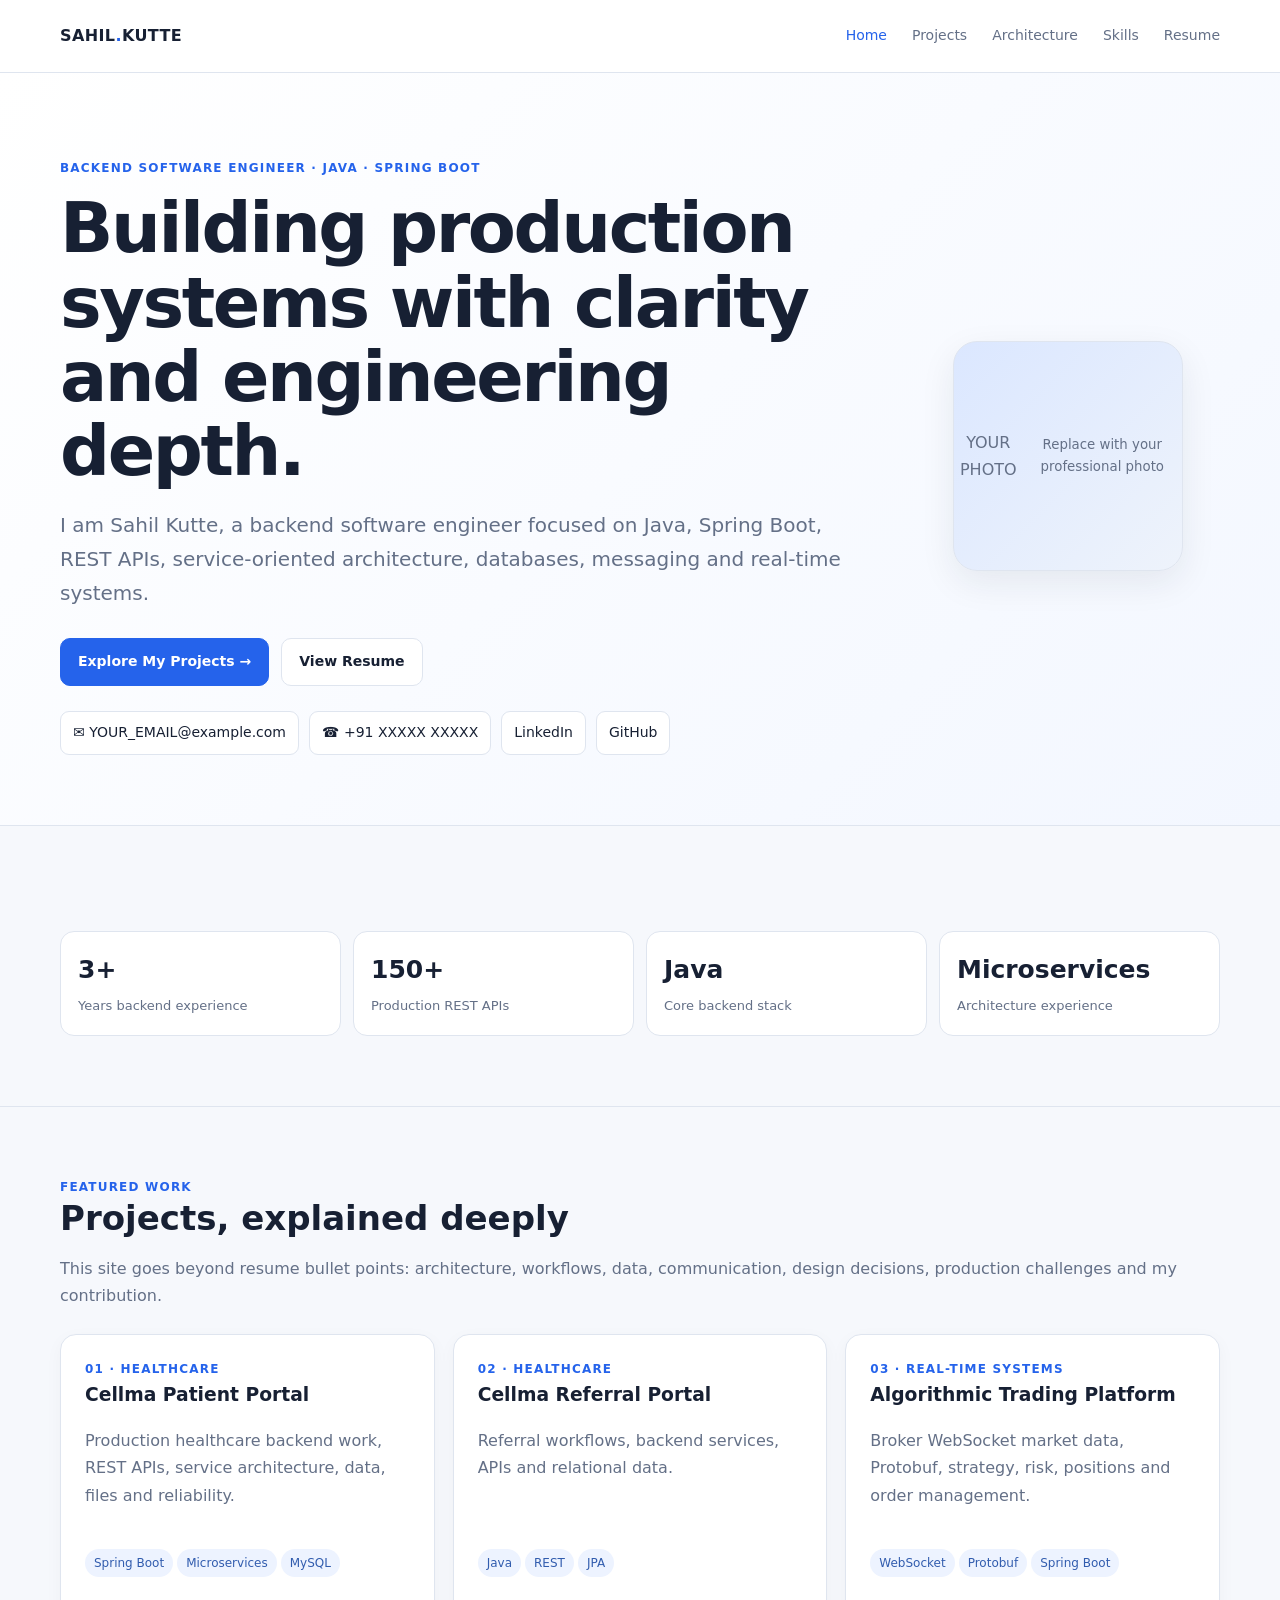
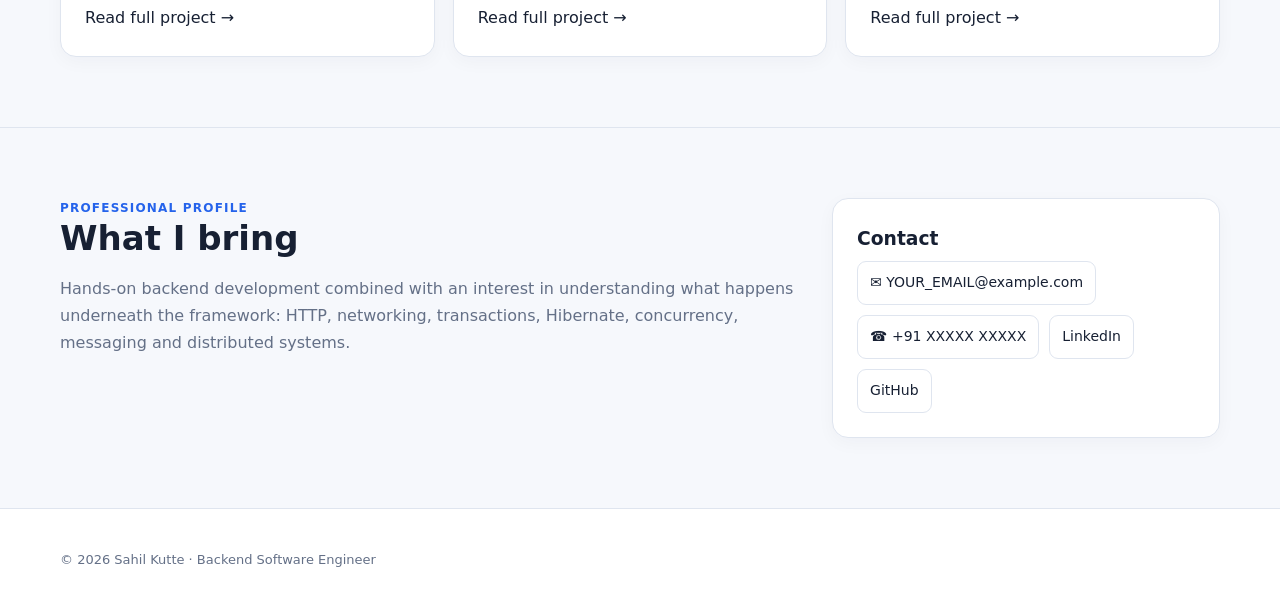
==== index.html @ 876b4a22 "Add files via upload" ====
<!doctype html><html lang="en"><head><meta charset="utf-8"><meta name="viewport" content="width=device-width,initial-scale=1"><title>Backend Software Engineer | Sahil Kutte</title><link rel="stylesheet" href="assets/style.css"></head><body><header class="nav"><div class="container navin"><a class="logo" href="index.html">SAHIL<span>.</span>KUTTE</a><button class="menu-toggle" aria-label="Open navigation" aria-expanded="false" type="button">☰</button><nav class="links" id="site-menu"><a class="active" href="index.html">Home</a><a class="" href="projects.html">Projects</a><a class="" href="architecture.html">Architecture</a><a class="" href="skills.html">Skills</a><a class="" href="resume.html">Resume</a></nav></div></header><main><section class="hero"><div class="container hero-grid"><div>
<div class="eyebrow">Backend Software Engineer · Java · Spring Boot</div><h1>Building production systems with clarity and engineering depth.</h1>
<p class="lead">I am Sahil Kutte, a backend software engineer focused on Java, Spring Boot, REST APIs, service-oriented architecture, databases, messaging and real-time systems.</p>
<div class="buttons"><a class="btn primary" href="projects.html">Explore My Projects →</a><a class="btn" href="resume.html">View Resume</a></div><div style="margin-top:25px"><div class="contact"><a href="mailto:YOUR_EMAIL@example.com">✉ YOUR_EMAIL@example.com</a><a href="tel:+91XXXXXXXXXX">☎ +91 XXXXX XXXXX</a><a href="https://www.linkedin.com/in/YOUR-LINKEDIN/" target="_blank">LinkedIn</a><a href="https://github.com/YOUR-GITHUB" target="_blank">GitHub</a></div></div></div>
<div><div class="photo-placeholder">YOUR PHOTO<br><small>Replace with your professional photo</small></div></div></div></section>
<section class="section"><div class="container"><div class="stats"><div class="stat"><strong>3+</strong><span>Years backend experience</span></div><div class="stat"><strong>150+</strong><span>Production REST APIs</span></div><div class="stat"><strong>Java</strong><span>Core backend stack</span></div><div class="stat"><strong>Microservices</strong><span>Architecture experience</span></div></div></div></section>
<section class="section"><div class="container"><div class="kicker">Featured work</div><h2>Projects, explained deeply</h2><p class="muted">This site goes beyond resume bullet points: architecture, workflows, data, communication, design decisions, production challenges and my contribution.</p>
<div class="grid grid3" style="margin-top:25px">
<a class="card project-card" href="projects/cellma-patient.html"><div><div class="kicker">01 · Healthcare</div><h3>Cellma Patient Portal</h3><p class="muted">Production healthcare backend work, REST APIs, service architecture, data, files and reliability.</p></div><div class="bottom"><span class="tag">Spring Boot</span><span class="tag">Microservices</span><span class="tag">MySQL</span><br><br>Read full project →</div></a>
<a class="card project-card" href="projects/cellma-referral.html"><div><div class="kicker">02 · Healthcare</div><h3>Cellma Referral Portal</h3><p class="muted">Referral workflows, backend services, APIs and relational data.</p></div><div class="bottom"><span class="tag">Java</span><span class="tag">REST</span><span class="tag">JPA</span><br><br>Read full project →</div></a>
<a class="card project-card" href="projects/trading.html"><div><div class="kicker">03 · Real-time systems</div><h3>Algorithmic Trading Platform</h3><p class="muted">Broker WebSocket market data, Protobuf, strategy, risk, positions and order management.</p></div><div class="bottom"><span class="tag">WebSocket</span><span class="tag">Protobuf</span><span class="tag">Spring Boot</span><br><br>Read full project →</div></a>
</div></div></section>
<section class="section"><div class="container two-col"><div><div class="kicker">Professional profile</div><h2>What I bring</h2><p class="muted">Hands-on backend development combined with an interest in understanding what happens underneath the framework: HTTP, networking, transactions, Hibernate, concurrency, messaging and distributed systems.</p></div><div class="card"><h3>Contact</h3><div class="contact"><a href="mailto:YOUR_EMAIL@example.com">✉ YOUR_EMAIL@example.com</a><a href="tel:+91XXXXXXXXXX">☎ +91 XXXXX XXXXX</a><a href="https://www.linkedin.com/in/YOUR-LINKEDIN/" target="_blank">LinkedIn</a><a href="https://github.com/YOUR-GITHUB" target="_blank">GitHub</a></div></div></div></section>
</main><footer class="footer"><div class="container">© 2026 Sahil Kutte · Backend Software Engineer</div></footer><script>(function(){const b=document.querySelector('.menu-toggle'),m=document.getElementById('site-menu');if(!b||!m)return;b.addEventListener('click',function(){const o=m.classList.toggle('open');b.setAttribute('aria-expanded',o);b.textContent=o?'✕':'☰'});m.querySelectorAll('a').forEach(function(a){a.addEventListener('click',function(){m.classList.remove('open');b.setAttribute('aria-expanded','false');b.textContent='☰'})});})();</script></body></html>
---- assets/style.css ----
:root{--bg:#f6f8fc;--surface:#fff;--surface2:#f1f5fb;--text:#172033;--muted:#647087;--line:#dfe5ef;--primary:#2563eb;--primary2:#1d4ed8;--green:#0f9d72;--shadow:0 12px 35px rgba(23,32,51,.08)}
*{box-sizing:border-box}
html{scroll-behavior:smooth;-webkit-text-size-adjust:100%}
body{margin:0;background:var(--bg);color:var(--text);font-family:Inter,ui-sans-serif,system-ui,-apple-system,"Segoe UI",Roboto,Arial,sans-serif;line-height:1.7;overflow-x:hidden}
a{color:inherit;text-decoration:none}
img{max-width:100%;height:auto}
.container{width:min(1160px,92%);margin:auto}
.nav{position:sticky;top:0;z-index:50;background:rgba(255,255,255,.94);backdrop-filter:blur(12px);border-bottom:1px solid var(--line)}
.navin{min-height:72px;display:flex;align-items:center;justify-content:space-between;gap:18px;position:relative}
.logo{font-weight:850;letter-spacing:.4px;white-space:nowrap}.logo span{color:var(--primary)}
.links{display:flex;align-items:center;gap:25px;color:var(--muted);font-size:14px}.links a{padding:8px 0}.links a:hover,.links .active{color:var(--primary)}
.menu-toggle{display:none;border:1px solid var(--line);background:#fff;color:var(--text);width:42px;height:42px;border-radius:10px;font-size:21px;cursor:pointer;line-height:1}
.hero{padding:85px 0 70px;background:linear-gradient(135deg,#fff,#f3f7ff)}
.hero-grid{display:grid;grid-template-columns:minmax(0,1.45fr) minmax(220px,.55fr);gap:55px;align-items:center}
.eyebrow,.kicker{color:var(--primary);font-weight:800;letter-spacing:1.2px;text-transform:uppercase;font-size:12px}
.hero h1{font-size:clamp(42px,6vw,70px);line-height:1.06;letter-spacing:-2.4px;margin:13px 0 20px}
.lead{font-size:20px;color:var(--muted);max-width:820px}
.buttons{display:flex;gap:12px;flex-wrap:wrap;margin-top:28px}.btn{display:inline-block;padding:11px 17px;border:1px solid var(--line);border-radius:10px;background:#fff;font-weight:750;font-size:14px}.btn.primary{background:var(--primary);border-color:var(--primary);color:white}.btn:hover{transform:translateY(-1px);box-shadow:var(--shadow)}
.avatar{width:230px;height:230px;border-radius:24px;object-fit:cover;background:#e9eef7;border:8px solid white;box-shadow:var(--shadow)}.photo-placeholder{width:230px;height:230px;border-radius:24px;background:linear-gradient(135deg,#dbe7ff,#eef3fb);display:flex;align-items:center;justify-content:center;color:var(--muted);text-align:center;border:1px solid var(--line);box-shadow:var(--shadow);margin:auto}
.section{padding:70px 0;border-top:1px solid var(--line)}
h2{font-size:34px;line-height:1.2;margin:0 0 13px}h3{margin:0 0 7px}.muted{color:var(--muted)}
.grid{display:grid;gap:18px;min-width:0}.grid3{grid-template-columns:repeat(3,minmax(0,1fr))}.grid2{grid-template-columns:repeat(2,minmax(0,1fr))}
.card{background:var(--surface);border:1px solid var(--line);border-radius:16px;padding:24px;box-shadow:0 5px 18px rgba(23,32,51,.035);min-width:0}.card:hover{border-color:#b9c8e6}.project-card{min-height:275px;display:flex;flex-direction:column}.project-card .bottom{margin-top:auto;padding-top:20px}.tag{display:inline-block;padding:4px 9px;border-radius:999px;background:#edf3ff;color:#315cae;font-size:12px;margin:4px 4px 0 0;max-width:100%}
.stats{display:grid;grid-template-columns:repeat(4,minmax(0,1fr));gap:12px;margin-top:35px}.stat{background:#fff;border:1px solid var(--line);padding:17px;border-radius:14px}.stat strong{display:block;font-size:25px}.stat span{font-size:13px;color:var(--muted)}
.contact{display:flex;gap:10px;flex-wrap:wrap}.contact a{padding:9px 12px;background:#fff;border:1px solid var(--line);border-radius:9px;font-size:14px;overflow-wrap:anywhere}.contact a:hover{border-color:var(--primary);color:var(--primary)}
.pagehero{padding:35px 0 60px;background:#fff}.breadcrumb{font-size:14px;color:var(--muted);margin-bottom:30px;overflow-wrap:anywhere}.pagehero h1{font-size:54px;line-height:1.08;margin:10px 0 15px}
.flow{display:flex;align-items:center;gap:8px;flex-wrap:wrap;margin:24px 0}.node{padding:11px 14px;background:#fff;border:1px solid #cfd8e8;border-radius:10px;box-shadow:0 4px 14px rgba(23,32,51,.05);overflow-wrap:anywhere}.arrow{color:var(--primary);font-weight:900}
pre{max-width:100%;overflow:auto;background:#172033;color:#eaf0ff;border-radius:12px;padding:20px;font-size:13px;line-height:1.55;white-space:pre-wrap;word-break:break-word}
.two-col{display:grid;grid-template-columns:minmax(0,1.45fr) minmax(260px,.75fr);gap:22px}
.notice{padding:17px;border-left:4px solid var(--primary);background:#eef4ff;border-radius:0 10px 10px 0}.footer{padding:40px 0;background:#fff;border-top:1px solid var(--line);color:var(--muted);font-size:13px}
.timeline{border-left:2px solid #cdd7e7;margin-left:10px;padding-left:28px}.timeline-item{position:relative;margin-bottom:27px}.timeline-item:before{content:"";position:absolute;left:-36px;top:8px;width:12px;height:12px;border-radius:50%;background:var(--primary);border:3px solid #fff;box-shadow:0 0 0 1px #b8c7df}
.workflow{display:flex;gap:10px;align-items:center;flex-wrap:wrap;padding:22px;background:#fff;border:1px solid var(--line);border-radius:16px;overflow:hidden}.workflow .node{animation:pulse 2.8s ease-in-out infinite}.workflow .node:nth-child(3){animation-delay:.35s}.workflow .node:nth-child(5){animation-delay:.7s}.workflow .node:nth-child(7){animation-delay:1.05s}.workflow .node:nth-child(9){animation-delay:1.4s}.workflow .node:nth-child(11){animation-delay:1.75s}.workflow .node:nth-child(13){animation-delay:2.1s}
@keyframes pulse{0%,100%{transform:translateY(0);box-shadow:none}50%{transform:translateY(-5px);box-shadow:0 8px 18px rgba(37,99,235,.14);border-color:#91b0ee}}
details{background:#fff;border:1px solid var(--line);border-radius:12px;padding:15px 18px;margin:10px 0}summary{font-weight:750;cursor:pointer}.media-box{background:#fff;border:1px dashed #b8c7df;border-radius:16px;padding:25px;text-align:center;color:var(--muted)}
ul,ol{padding-left:22px}

@media (max-width:850px){
  .container{width:min(94%,700px)}
  .navin{min-height:64px}.menu-toggle{display:block}
  .links{display:none;position:absolute;top:64px;left:0;right:0;background:rgba(255,255,255,.98);border:1px solid var(--line);border-top:0;border-radius:0 0 14px 14px;padding:10px;box-shadow:var(--shadow);flex-direction:column;align-items:stretch;gap:2px}
  .links.open{display:flex}.links a{padding:12px 14px;border-radius:8px}.links a:hover,.links .active{background:#eef4ff}
  .hero{padding:58px 0 55px}.hero-grid{grid-template-columns:1fr;gap:30px}.hero-grid>div:last-child{order:-1}.photo-placeholder,.avatar{width:170px;height:170px}
  .hero h1{font-size:clamp(38px,11vw,56px);letter-spacing:-1.7px}.lead{font-size:18px}
  .grid3,.grid2,.stats,.two-col{grid-template-columns:1fr}
  .section{padding:52px 0}h2{font-size:30px}.pagehero{padding:28px 0 48px}.pagehero h1{font-size:42px}
  .workflow{flex-direction:column;align-items:stretch}.workflow .arrow{display:block;text-align:center;transform:rotate(90deg);height:18px}
  .flow{flex-direction:column;align-items:stretch}.flow .arrow{text-align:center;transform:rotate(90deg)}
  .node{text-align:center}.card{padding:20px}.project-card{min-height:0}
}
@media (max-width:480px){
  .container{width:92%}.logo{font-size:14px}.hero h1{font-size:39px}.lead{font-size:17px}.buttons{display:grid;grid-template-columns:1fr}.btn{text-align:center;width:100%}.contact{display:grid;grid-template-columns:1fr}.contact a{width:100%;text-align:center}.pagehero h1{font-size:36px}.section{padding:44px 0}.stats{margin-top:24px}.stat{padding:14px}.workflow{padding:16px}.workflow .node{width:100%}pre{padding:15px;font-size:12px}.footer{padding:30px 0}}
@media (prefers-reduced-motion:reduce){html{scroll-behavior:auto}.workflow .node{animation:none}.btn:hover{transform:none}}
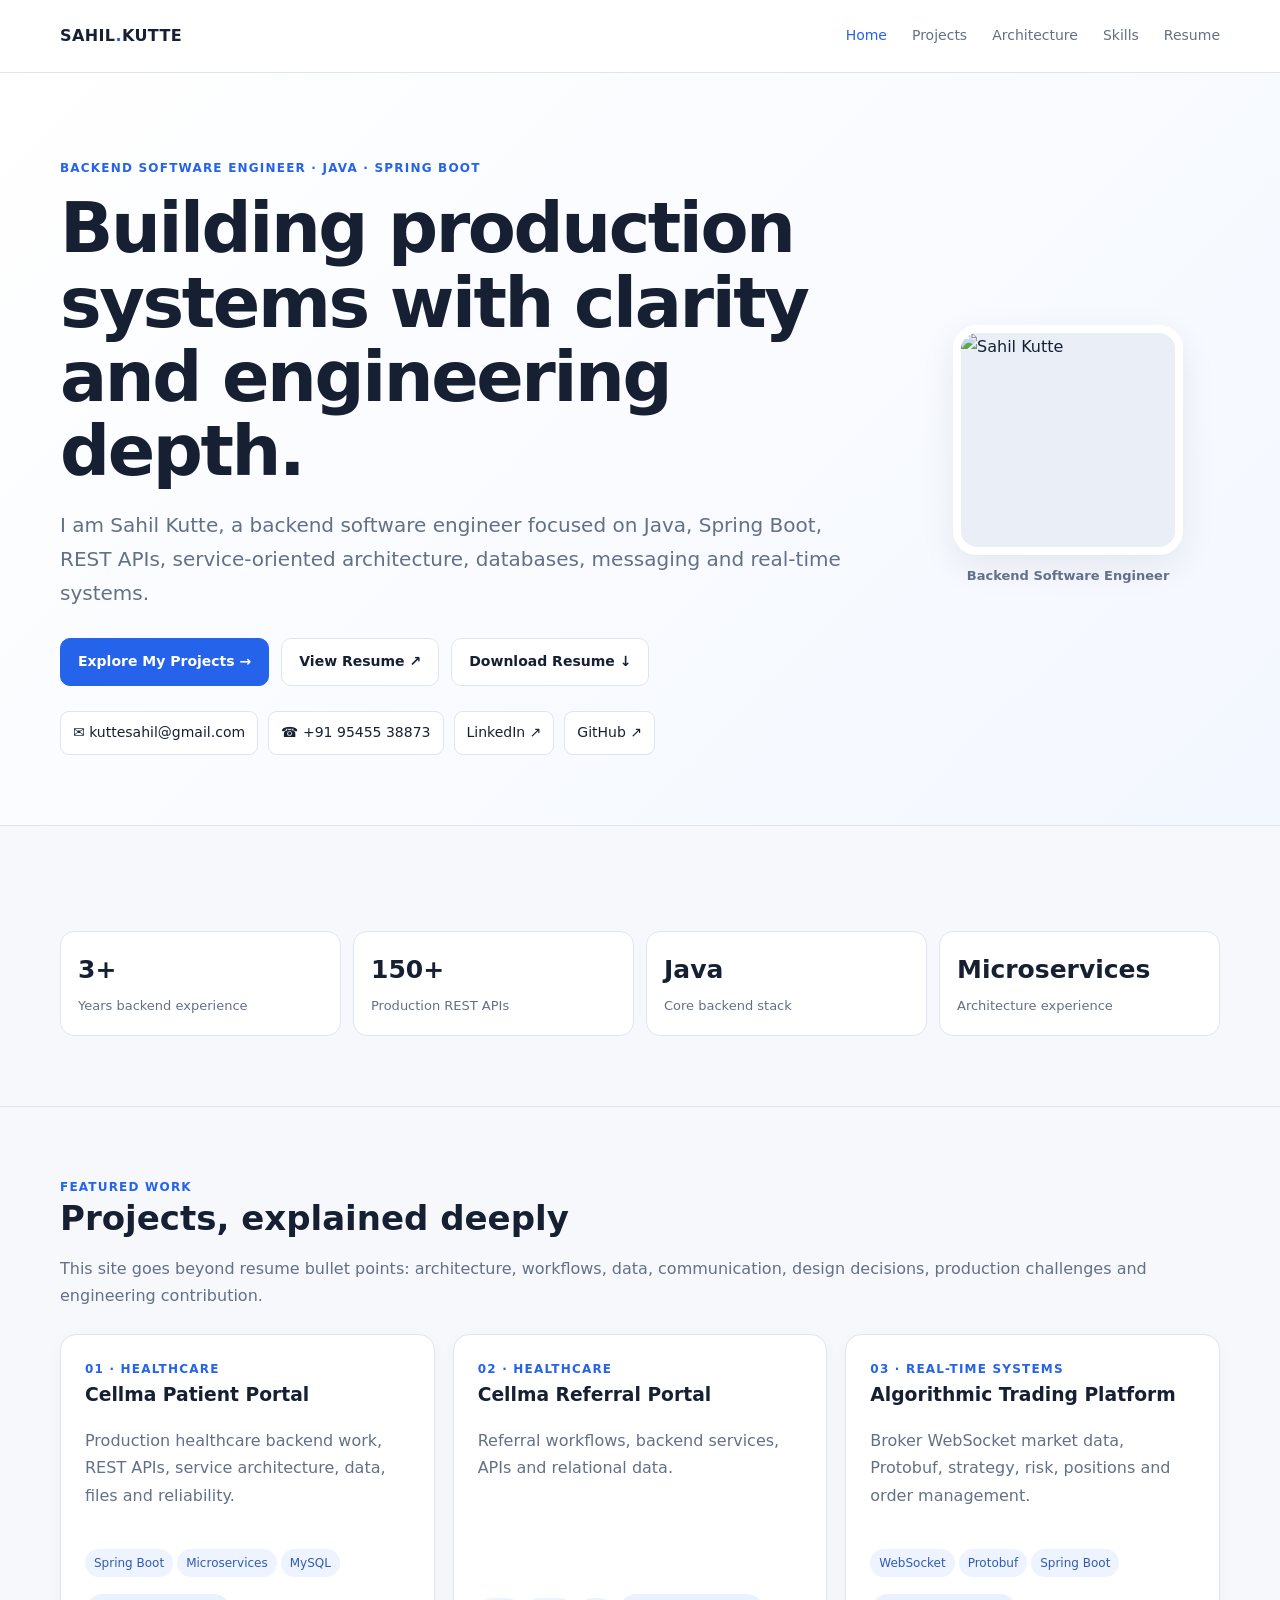
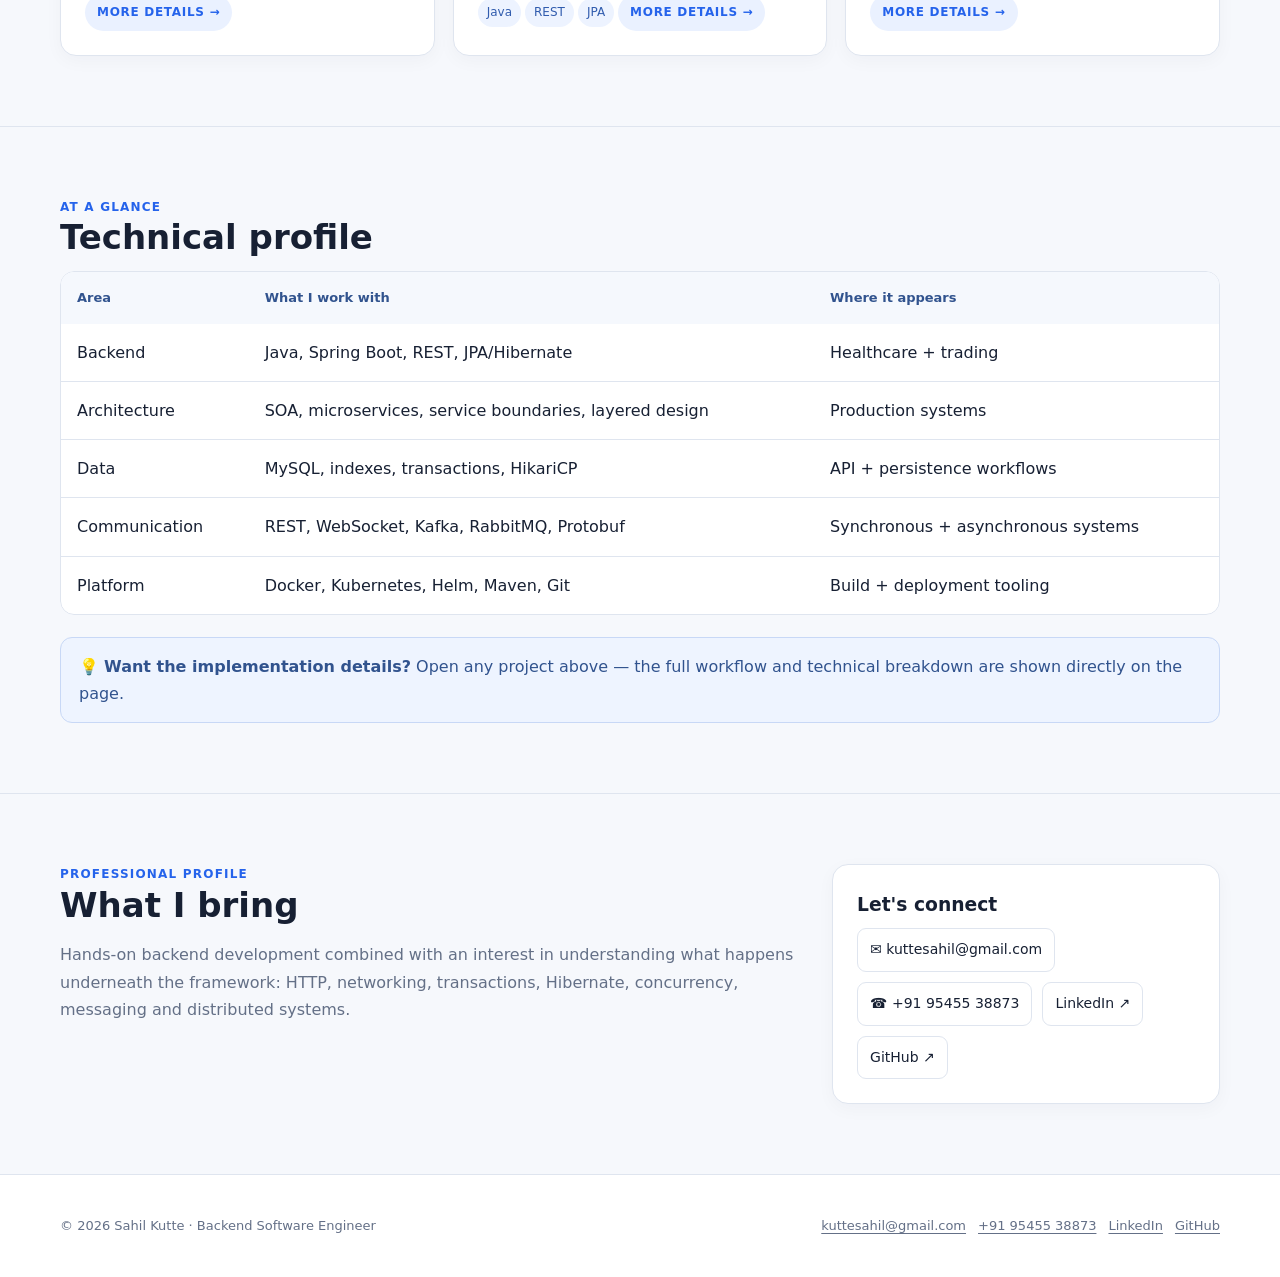
==== commit a7ec624e: "Add files via upload" ====
--- a/index.html
+++ b/index.html
@@ -1,14 +1,102 @@
-<!doctype html><html lang="en"><head><meta charset="utf-8"><meta name="viewport" content="width=device-width,initial-scale=1"><title>Backend Software Engineer | Sahil Kutte</title><link rel="stylesheet" href="assets/style.css"></head><body><header class="nav"><div class="container navin"><a class="logo" href="index.html">SAHIL<span>.</span>KUTTE</a><button class="menu-toggle" aria-label="Open navigation" aria-expanded="false" type="button">☰</button><nav class="links" id="site-menu"><a class="active" href="index.html">Home</a><a class="" href="projects.html">Projects</a><a class="" href="architecture.html">Architecture</a><a class="" href="skills.html">Skills</a><a class="" href="resume.html">Resume</a></nav></div></header><main><section class="hero"><div class="container hero-grid"><div>
-<div class="eyebrow">Backend Software Engineer · Java · Spring Boot</div><h1>Building production systems with clarity and engineering depth.</h1>
+<!doctype html>
+<html lang="en"><head>
+<meta charset="utf-8"><meta name="viewport" content="width=device-width,initial-scale=1">
+<title>Sahil Kutte | Sahil Kutte</title>
+<link rel="stylesheet" href="assets/style.css">
+</head><body><header class="nav"><div class="container navin">
+<a class="logo" href="index.html">SAHIL<span>.</span>KUTTE</a>
+<button class="menu-toggle" aria-label="Open navigation" aria-expanded="false" type="button">☰</button>
+<nav class="links" id="site-menu">
+<a class="active" href="index.html">Home</a><a class="" href="projects.html">Projects</a><a class="" href="architecture.html">Architecture</a><a class="" href="skills.html">Skills</a><a class="" href="resume.html">Resume</a>
+</nav></div></header><main>
+<section class="hero"><div class="container hero-grid">
+<div>
+<div class="eyebrow">Backend Software Engineer · Java · Spring Boot</div>
+<h1>Building production systems with clarity and engineering depth.</h1>
 <p class="lead">I am Sahil Kutte, a backend software engineer focused on Java, Spring Boot, REST APIs, service-oriented architecture, databases, messaging and real-time systems.</p>
-<div class="buttons"><a class="btn primary" href="projects.html">Explore My Projects →</a><a class="btn" href="resume.html">View Resume</a></div><div style="margin-top:25px"><div class="contact"><a href="mailto:YOUR_EMAIL@example.com">✉ YOUR_EMAIL@example.com</a><a href="tel:+91XXXXXXXXXX">☎ +91 XXXXX XXXXX</a><a href="https://www.linkedin.com/in/YOUR-LINKEDIN/" target="_blank">LinkedIn</a><a href="https://github.com/YOUR-GITHUB" target="_blank">GitHub</a></div></div></div>
-<div><div class="photo-placeholder">YOUR PHOTO<br><small>Replace with your professional photo</small></div></div></div></section>
-<section class="section"><div class="container"><div class="stats"><div class="stat"><strong>3+</strong><span>Years backend experience</span></div><div class="stat"><strong>150+</strong><span>Production REST APIs</span></div><div class="stat"><strong>Java</strong><span>Core backend stack</span></div><div class="stat"><strong>Microservices</strong><span>Architecture experience</span></div></div></div></section>
-<section class="section"><div class="container"><div class="kicker">Featured work</div><h2>Projects, explained deeply</h2><p class="muted">This site goes beyond resume bullet points: architecture, workflows, data, communication, design decisions, production challenges and my contribution.</p>
-<div class="grid grid3" style="margin-top:25px">
-<a class="card project-card" href="projects/cellma-patient.html"><div><div class="kicker">01 · Healthcare</div><h3>Cellma Patient Portal</h3><p class="muted">Production healthcare backend work, REST APIs, service architecture, data, files and reliability.</p></div><div class="bottom"><span class="tag">Spring Boot</span><span class="tag">Microservices</span><span class="tag">MySQL</span><br><br>Read full project →</div></a>
-<a class="card project-card" href="projects/cellma-referral.html"><div><div class="kicker">02 · Healthcare</div><h3>Cellma Referral Portal</h3><p class="muted">Referral workflows, backend services, APIs and relational data.</p></div><div class="bottom"><span class="tag">Java</span><span class="tag">REST</span><span class="tag">JPA</span><br><br>Read full project →</div></a>
-<a class="card project-card" href="projects/trading.html"><div><div class="kicker">03 · Real-time systems</div><h3>Algorithmic Trading Platform</h3><p class="muted">Broker WebSocket market data, Protobuf, strategy, risk, positions and order management.</p></div><div class="bottom"><span class="tag">WebSocket</span><span class="tag">Protobuf</span><span class="tag">Spring Boot</span><br><br>Read full project →</div></a>
+<div class="buttons">
+<a class="btn primary" href="projects.html">Explore My Projects →</a>
+<a class="btn" href="assets/Sahil_Kutte_Backend_Software_Engineer_Resume_Final(1).pdf" target="_blank">View Resume ↗</a>
+<a class="btn" href="assets/Sahil_Kutte_Backend_Software_Engineer_Resume_Final(1).pdf" download>Download Resume ↓</a>
+</div>
+<div class="contact hero-contact">
+<a href="mailto:kuttesahil@gmail.com">✉ kuttesahil@gmail.com</a>
+<a href="tel:+919545538873">☎ +91 95455 38873</a>
+<a href="https://www.linkedin.com/in/sahil-kutte-42a18642a/" target="_blank" rel="noopener">LinkedIn ↗</a>
+<a href="https://github.com/sahilkutte" target="_blank" rel="noopener">GitHub ↗</a>
+</div>
+</div>
+<div class="hero-photo-wrap">
+<img class="avatar hero-avatar" src="imagesassets/IMG_20250923_083723562~2.jpg" alt="Sahil Kutte">
+<div class="photo-caption">Backend Software Engineer</div>
+</div>
+</div></section>
+
+<section class="section"><div class="container">
+<div class="stats">
+<div class="stat"><strong>3+</strong><span>Years backend experience</span></div>
+<div class="stat"><strong>150+</strong><span>Production REST APIs</span></div>
+<div class="stat"><strong>Java</strong><span>Core backend stack</span></div>
+<div class="stat"><strong>Microservices</strong><span>Architecture experience</span></div>
 </div></div></section>
-<section class="section"><div class="container two-col"><div><div class="kicker">Professional profile</div><h2>What I bring</h2><p class="muted">Hands-on backend development combined with an interest in understanding what happens underneath the framework: HTTP, networking, transactions, Hibernate, concurrency, messaging and distributed systems.</p></div><div class="card"><h3>Contact</h3><div class="contact"><a href="mailto:YOUR_EMAIL@example.com">✉ YOUR_EMAIL@example.com</a><a href="tel:+91XXXXXXXXXX">☎ +91 XXXXX XXXXX</a><a href="https://www.linkedin.com/in/YOUR-LINKEDIN/" target="_blank">LinkedIn</a><a href="https://github.com/YOUR-GITHUB" target="_blank">GitHub</a></div></div></div></section>
-</main><footer class="footer"><div class="container">© 2026 Sahil Kutte · Backend Software Engineer</div></footer><script>(function(){const b=document.querySelector('.menu-toggle'),m=document.getElementById('site-menu');if(!b||!m)return;b.addEventListener('click',function(){const o=m.classList.toggle('open');b.setAttribute('aria-expanded',o);b.textContent=o?'✕':'☰'});m.querySelectorAll('a').forEach(function(a){a.addEventListener('click',function(){m.classList.remove('open');b.setAttribute('aria-expanded','false');b.textContent='☰'})});})();</script></body></html>+
+<section class="section"><div class="container">
+<div class="kicker">Featured work</div><h2>Projects, explained deeply</h2>
+<p class="muted">This site goes beyond resume bullet points: architecture, workflows, data, communication, design decisions, production challenges and engineering contribution.</p>
+<div class="grid grid3 project-grid" style="margin-top:25px">
+<a class="card project-card" href="projects/cellma-patient.html">
+<div><div class="kicker">01 · Healthcare</div><h3>Cellma Patient Portal</h3><p class="muted">Production healthcare backend work, REST APIs, service architecture, data, files and reliability.</p></div>
+<div class="bottom"><span class="tag">Spring Boot</span><span class="tag">Microservices</span><span class="tag">MySQL</span><div class="more-badge">MORE DETAILS →</div></div></a>
+<a class="card project-card" href="projects/cellma-referral.html">
+<div><div class="kicker">02 · Healthcare</div><h3>Cellma Referral Portal</h3><p class="muted">Referral workflows, backend services, APIs and relational data.</p></div>
+<div class="bottom"><span class="tag">Java</span><span class="tag">REST</span><span class="tag">JPA</span><div class="more-badge">MORE DETAILS →</div></div></a>
+<a class="card project-card" href="projects/trading.html">
+<div><div class="kicker">03 · Real-time systems</div><h3>Algorithmic Trading Platform</h3><p class="muted">Broker WebSocket market data, Protobuf, strategy, risk, positions and order management.</p></div>
+<div class="bottom"><span class="tag">WebSocket</span><span class="tag">Protobuf</span><span class="tag">Spring Boot</span><div class="more-badge">MORE DETAILS →</div></div></a>
+</div></div></section>
+
+<section class="section"><div class="container">
+<div class="kicker">At a glance</div><h2>Technical profile</h2>
+<div class="table-wrap"><table class="info-table"><thead><tr><th>Area</th><th>What I work with</th><th>Where it appears</th></tr></thead>
+<tbody>
+<tr><td>Backend</td><td>Java, Spring Boot, REST, JPA/Hibernate</td><td>Healthcare + trading</td></tr>
+<tr><td>Architecture</td><td>SOA, microservices, service boundaries, layered design</td><td>Production systems</td></tr>
+<tr><td>Data</td><td>MySQL, indexes, transactions, HikariCP</td><td>API + persistence workflows</td></tr>
+<tr><td>Communication</td><td>REST, WebSocket, Kafka, RabbitMQ, Protobuf</td><td>Synchronous + asynchronous systems</td></tr>
+<tr><td>Platform</td><td>Docker, Kubernetes, Helm, Maven, Git</td><td>Build + deployment tooling</td></tr>
+</tbody></table></div>
+<div class="attention-note">💡 <strong>Want the implementation details?</strong> Open any project above — the full workflow and technical breakdown are shown directly on the page.</div>
+</div></section>
+
+<section class="section"><div class="container two-col">
+<div><div class="kicker">Professional profile</div><h2>What I bring</h2>
+<p class="muted">Hands-on backend development combined with an interest in understanding what happens underneath the framework: HTTP, networking, transactions, Hibernate, concurrency, messaging and distributed systems.</p></div>
+<div class="card"><h3>Let's connect</h3><div class="contact">
+<a href="mailto:kuttesahil@gmail.com">✉ kuttesahil@gmail.com</a><a href="tel:+919545538873">☎ +91 95455 38873</a>
+<a href="https://www.linkedin.com/in/sahil-kutte-42a18642a/" target="_blank" rel="noopener">LinkedIn ↗</a><a href="https://github.com/sahilkutte" target="_blank" rel="noopener">GitHub ↗</a>
+</div></div></div></section>
+</main><footer class="footer"><div class="container footer-grid">
+<div>© 2026 Sahil Kutte · Backend Software Engineer</div>
+<div class="footer-contact">
+<a href="mailto:kuttesahil@gmail.com">kuttesahil@gmail.com</a>
+<a href="tel:+919545538873">+91 95455 38873</a>
+<a href="https://www.linkedin.com/in/sahil-kutte-42a18642a/" target="_blank" rel="noopener">LinkedIn</a>
+<a href="https://github.com/sahilkutte" target="_blank" rel="noopener">GitHub</a>
+</div></div></footer><script>
+(function(){
+ const b=document.querySelector('.menu-toggle'),m=document.getElementById('site-menu');
+ if(!b||!m)return;
+ b.addEventListener('click',function(){
+   const o=m.classList.toggle('open');
+   b.setAttribute('aria-expanded',o);
+   b.textContent=o?'✕':'☰';
+ });
+ m.querySelectorAll('a').forEach(function(a){
+   a.addEventListener('click',function(){
+     m.classList.remove('open');
+     b.setAttribute('aria-expanded','false');
+     b.textContent='☰';
+   });
+ });
+})();
+</script></body></html>
--- a/assets/style.css
+++ b/assets/style.css
@@ -51,3 +51,42 @@
 @media (max-width:480px){
   .container{width:92%}.logo{font-size:14px}.hero h1{font-size:39px}.lead{font-size:17px}.buttons{display:grid;grid-template-columns:1fr}.btn{text-align:center;width:100%}.contact{display:grid;grid-template-columns:1fr}.contact a{width:100%;text-align:center}.pagehero h1{font-size:36px}.section{padding:44px 0}.stats{margin-top:24px}.stat{padding:14px}.workflow{padding:16px}.workflow .node{width:100%}pre{padding:15px;font-size:12px}.footer{padding:30px 0}}
 @media (prefers-reduced-motion:reduce){html{scroll-behavior:auto}.workflow .node{animation:none}.btn:hover{transform:none}}
+
+/* V4 recruiter-friendly additions */
+.hero-photo-wrap{display:flex;flex-direction:column;align-items:center;justify-content:center}
+.hero-avatar{display:block}
+.photo-caption{margin-top:10px;color:var(--muted);font-size:13px;font-weight:700}
+.hero-contact{margin-top:25px}
+.footer-grid{display:flex;align-items:center;justify-content:space-between;gap:18px;flex-wrap:wrap}
+.footer-contact{display:flex;gap:12px;flex-wrap:wrap}
+.footer-contact a{color:var(--muted);text-decoration:underline;text-underline-offset:3px}
+.footer-contact a:hover{color:var(--primary)}
+.project-title{font-size:25px;line-height:1.2}
+.more-badge{display:inline-block;margin-top:17px;padding:8px 12px;border-radius:999px;background:#eaf1ff;color:var(--primary);font-weight:850;font-size:12px;letter-spacing:.7px;animation:attentionPulse 2s ease-in-out infinite}
+.project-card:hover .more-badge{background:var(--primary);color:#fff}
+.attention-strip,.attention-note{margin-top:22px;padding:15px 18px;background:#eef4ff;border:1px solid #c8d8f6;border-radius:12px;color:#31538e}
+.attention-strip{display:inline-block}
+.info-table{width:100%;border-collapse:separate;border-spacing:0;background:#fff;border:1px solid var(--line);border-radius:14px;overflow:hidden}
+.info-table th,.info-table td{padding:15px 16px;border-bottom:1px solid var(--line);text-align:left;vertical-align:top}
+.info-table th{font-size:13px;color:#31538e;background:#f5f8fd;font-weight:850}
+.info-table tr:last-child th,.info-table tr:last-child td{border-bottom:0}
+.info-table tbody tr:hover{background:#fbfcff}
+.table-wrap{width:100%;overflow-x:auto;border-radius:14px}
+.step-card{position:relative}
+.step-number{display:inline-flex;align-items:center;justify-content:center;width:34px;height:34px;border-radius:50%;background:#eaf1ff;color:var(--primary);font-weight:900;font-size:12px;margin-bottom:10px}
+.resume-profile{text-align:center}
+.resume-photo{width:130px;height:130px;border-radius:50%;object-fit:cover;border:5px solid #fff;box-shadow:var(--shadow);margin:0 auto 12px;display:block}
+@keyframes attentionPulse{0%,100%{transform:translateY(0);box-shadow:0 0 0 0 rgba(37,99,235,0)}50%{transform:translateY(-2px);box-shadow:0 6px 18px rgba(37,99,235,.12)}}
+@media (max-width:850px){
+ .footer-grid{align-items:flex-start;flex-direction:column}
+ .info-table{min-width:650px}
+ .table-wrap{border:1px solid var(--line)}
+ .attention-strip{display:block}
+}
+@media (max-width:480px){
+ .hero-avatar{width:170px;height:170px}
+ .info-table{min-width:600px}
+ .footer-contact{display:grid;grid-template-columns:1fr}
+ .footer-contact a{overflow-wrap:anywhere}
+}
+@media (prefers-reduced-motion:reduce){.more-badge,.attention-strip{animation:none}}
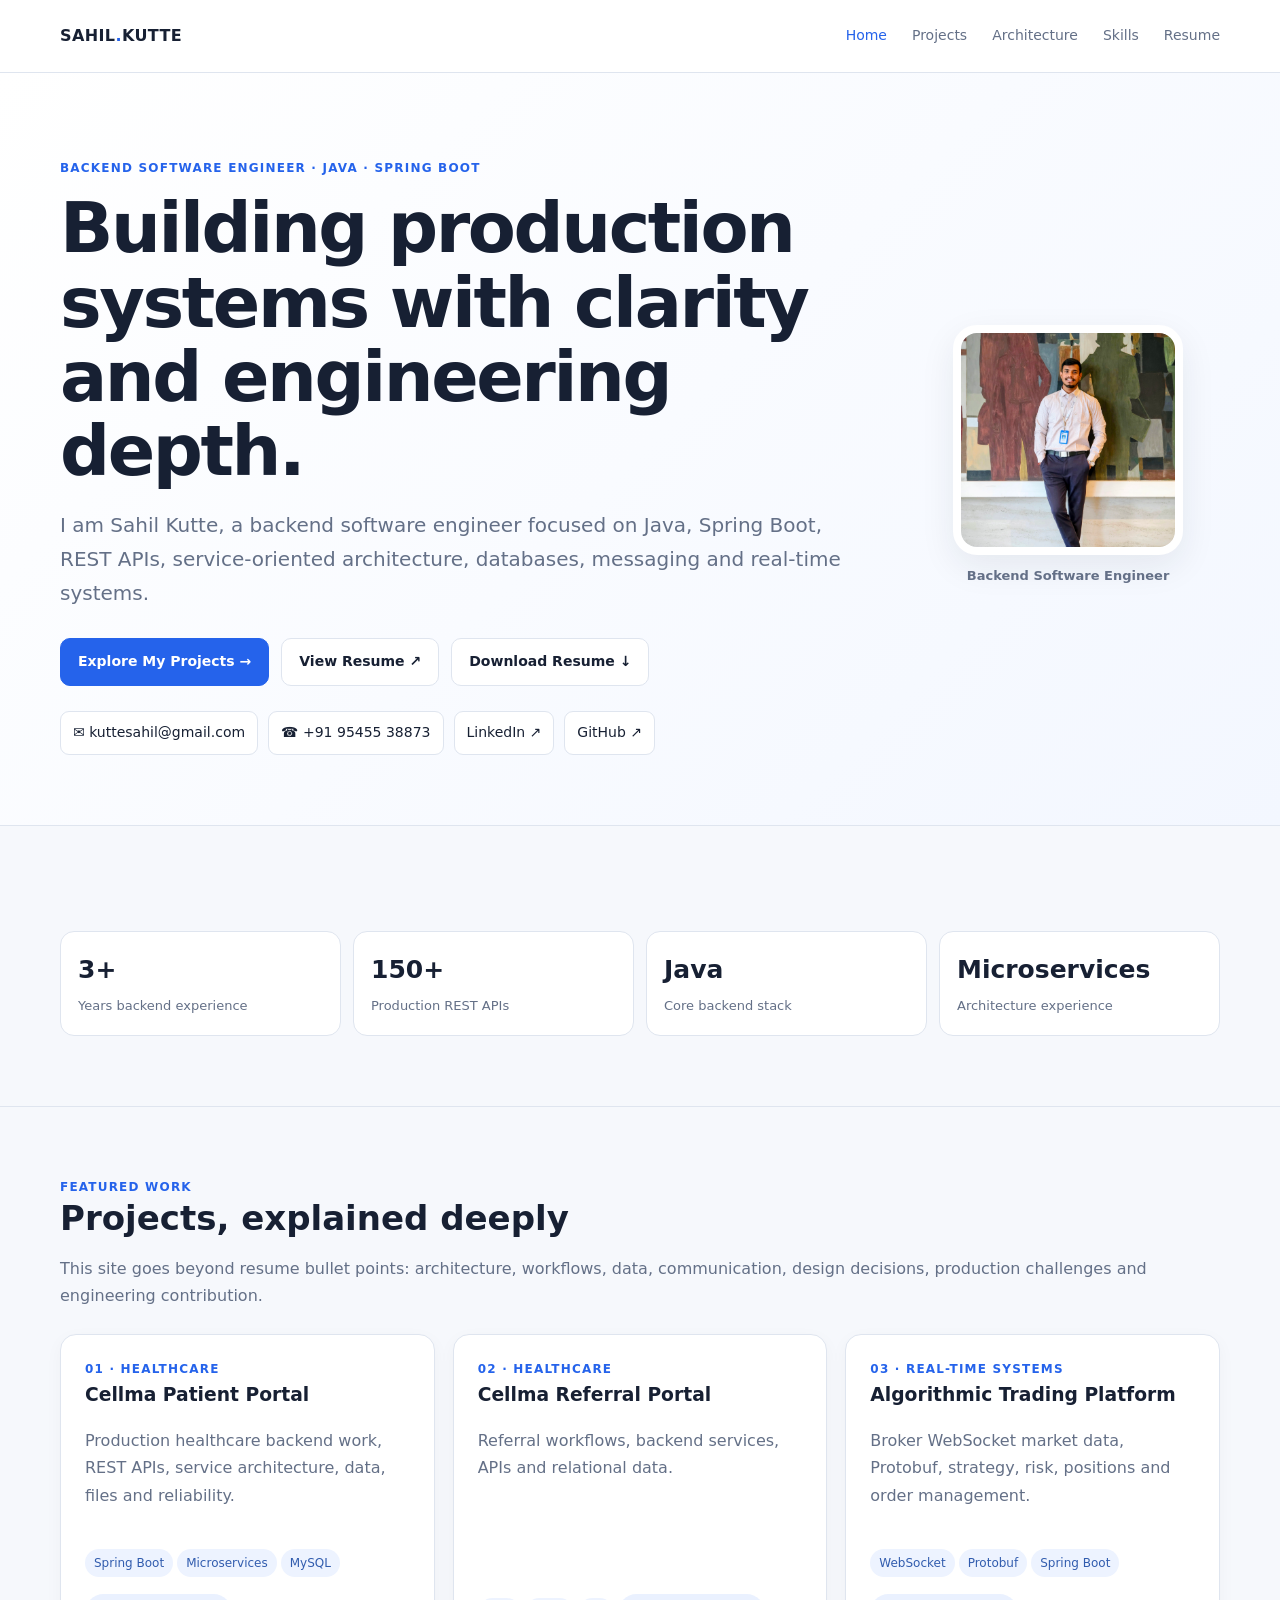
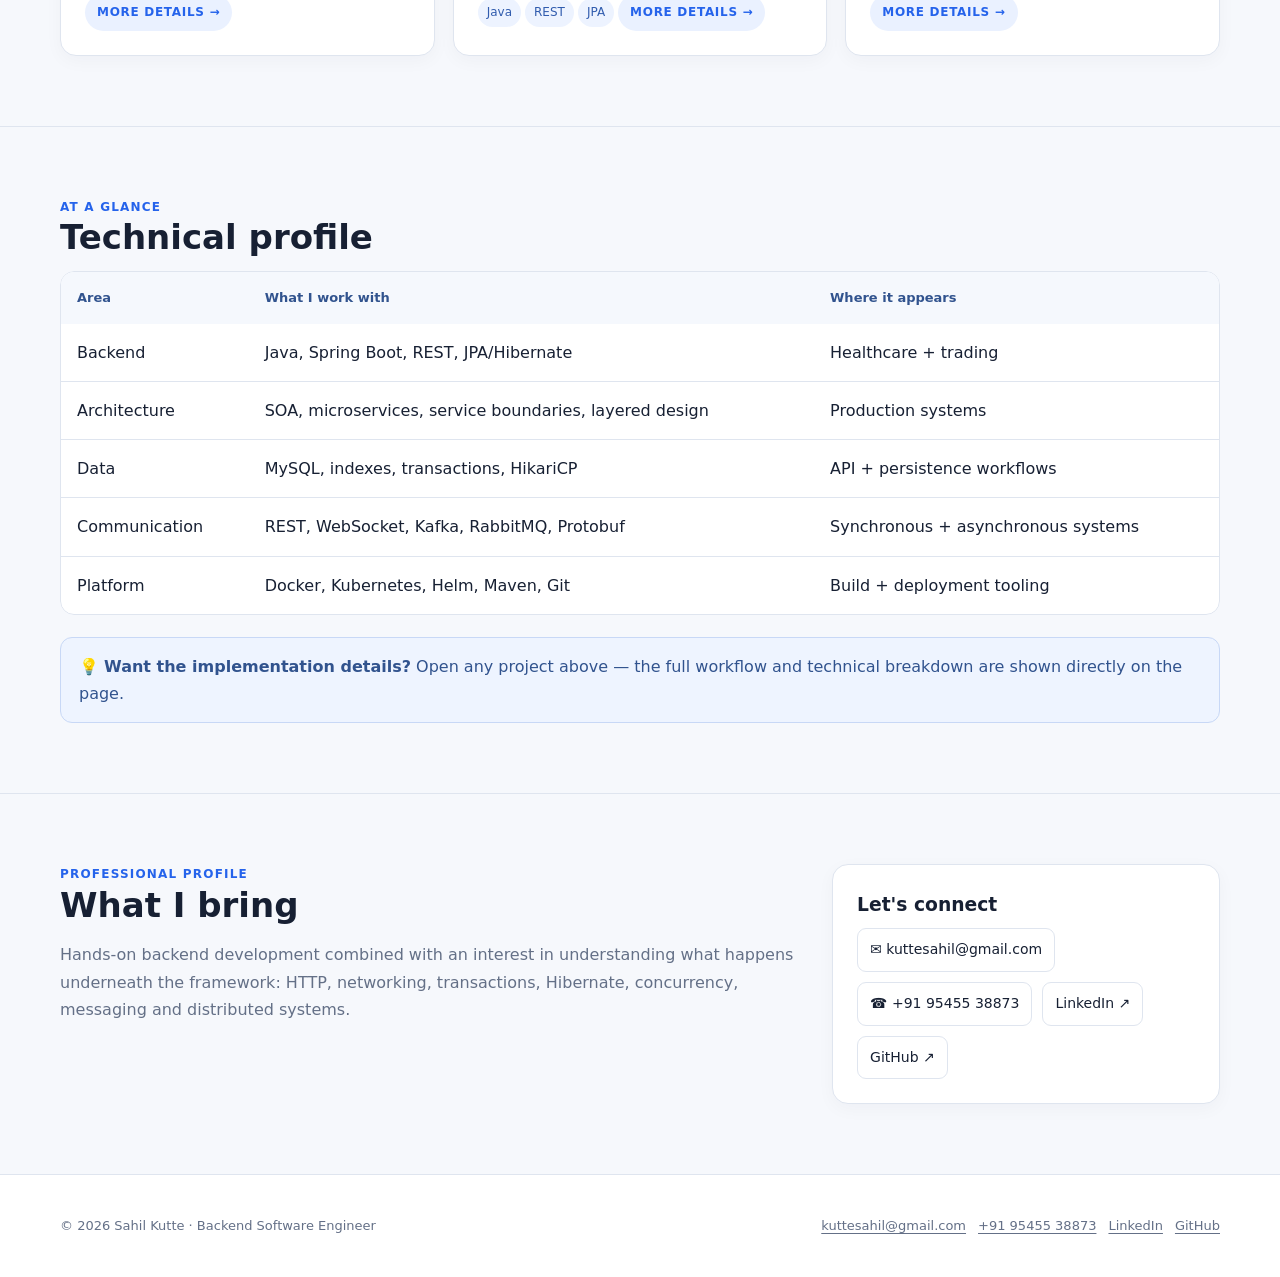
==== commit 5931ef98: "Fix image source path in index.html" ====
--- a/index.html
+++ b/index.html
@@ -27,7 +27,7 @@
 </div>
 </div>
 <div class="hero-photo-wrap">
-<img class="avatar hero-avatar" src="imagesassets/IMG_20250923_083723562~2.jpg" alt="Sahil Kutte">
+<img class="avatar hero-avatar" src="assets/IMG_20250923_083723562~2.jpg" alt="Sahil Kutte">
 <div class="photo-caption">Backend Software Engineer</div>
 </div>
 </div></section>
@@ -99,4 +99,4 @@
    });
  });
 })();
-</script></body></html>+</script></body></html>
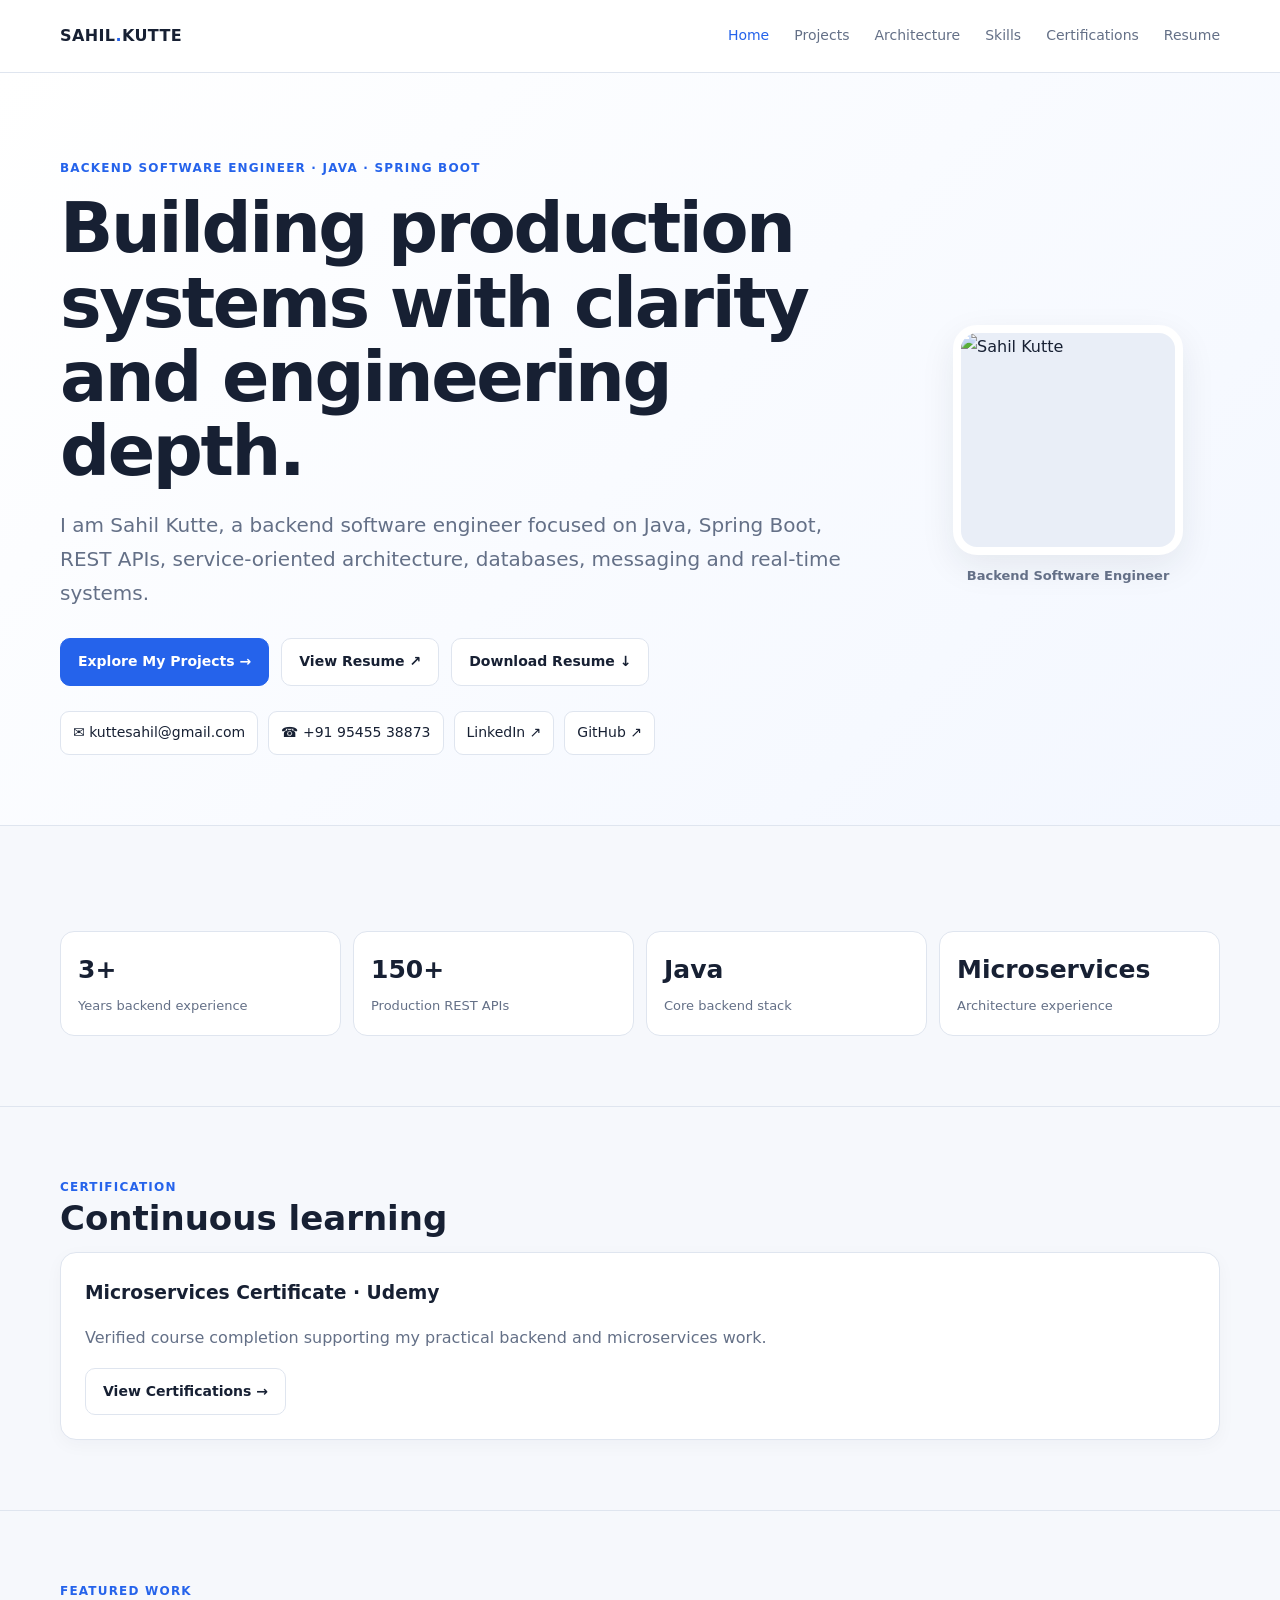
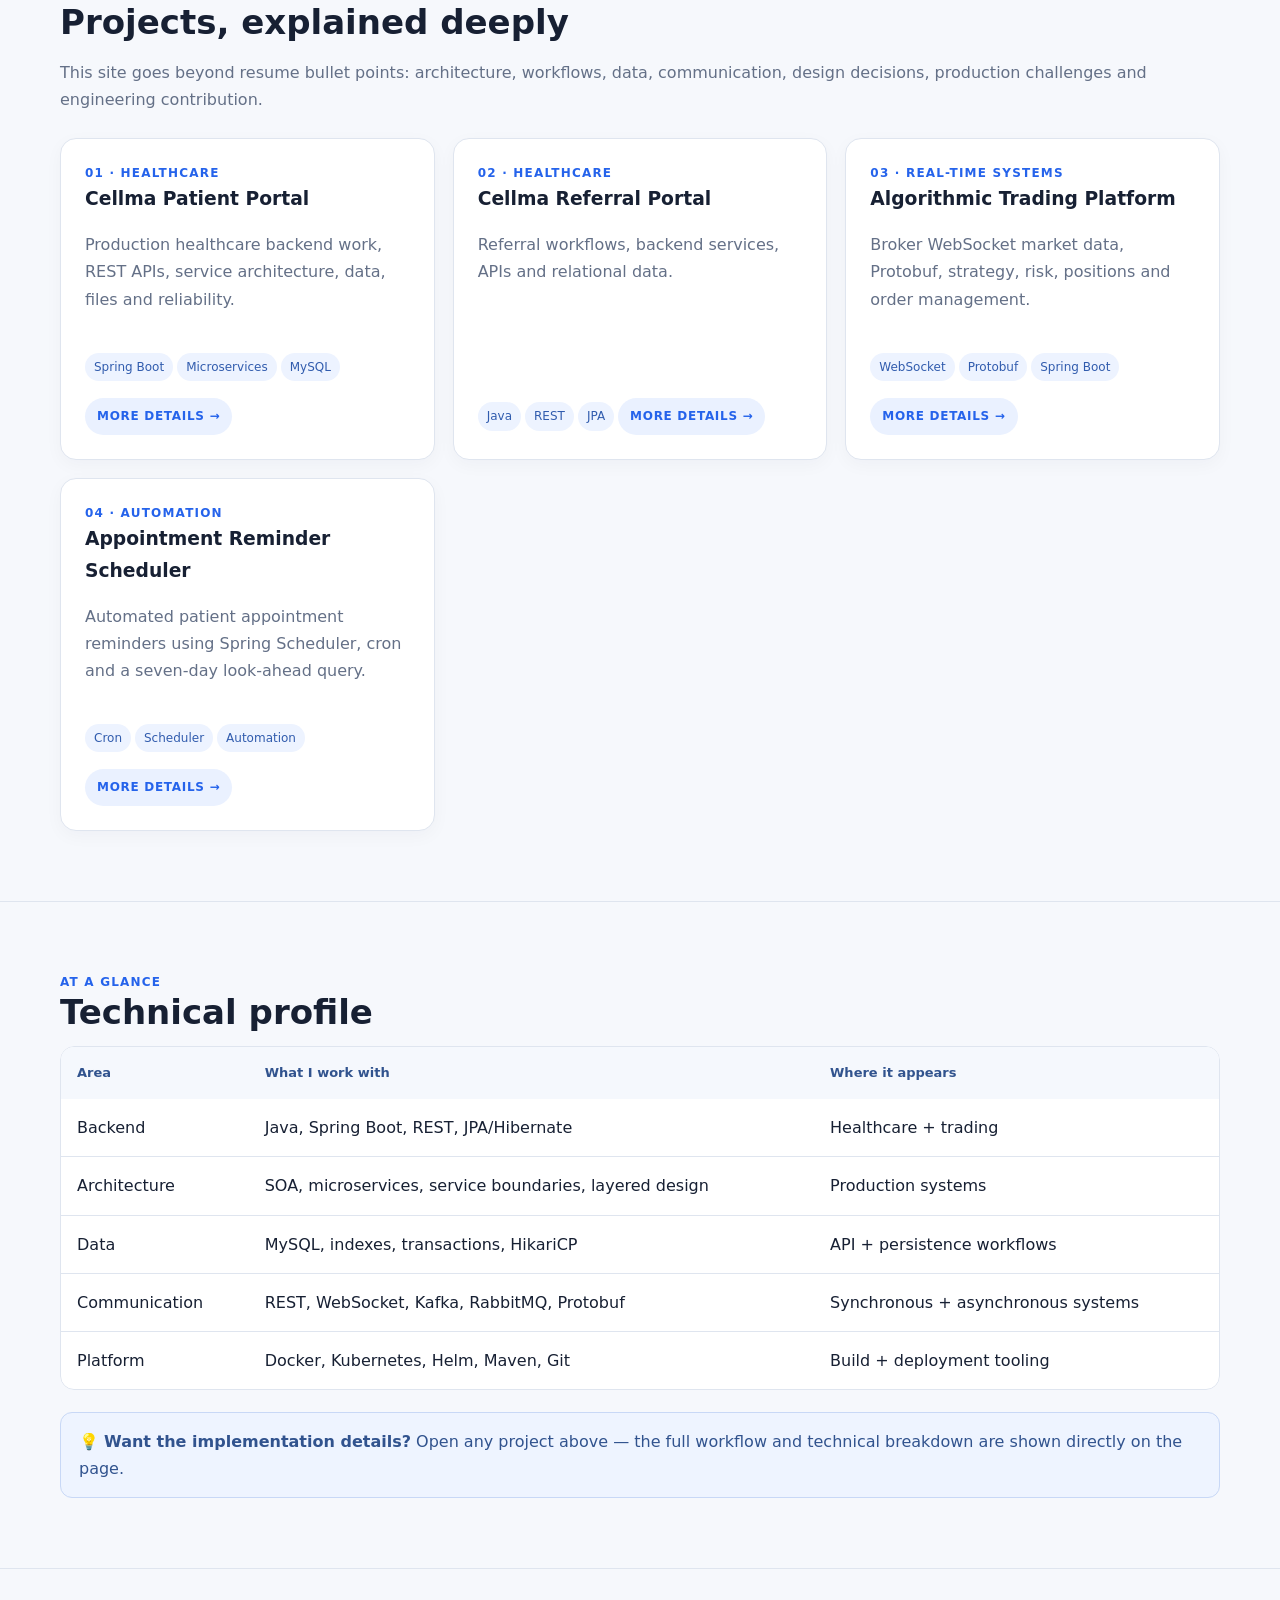
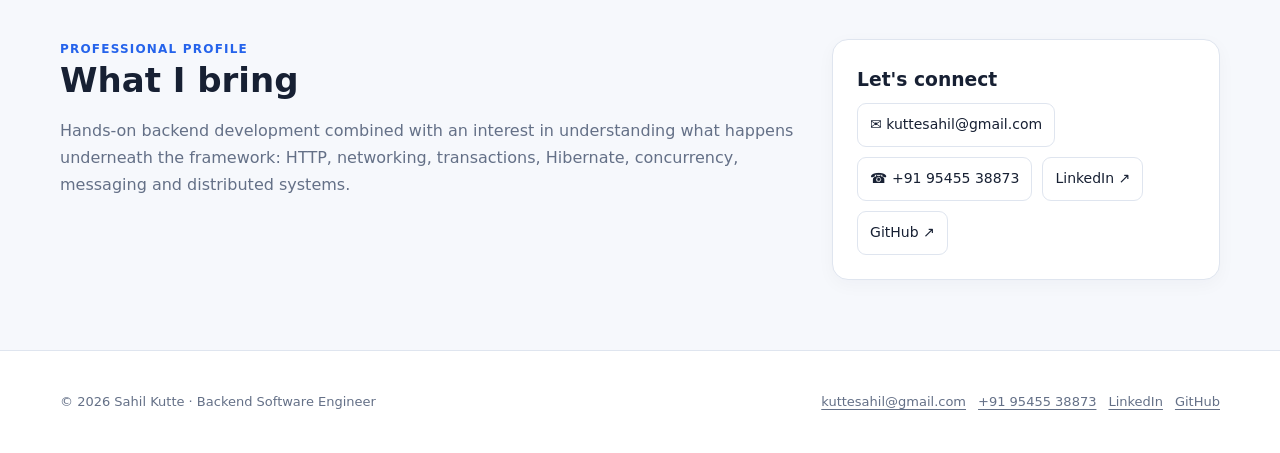
==== commit d0a7d71a: "Add files via upload" ====
--- a/index.html
+++ b/index.html
@@ -7,7 +7,7 @@
 <a class="logo" href="index.html">SAHIL<span>.</span>KUTTE</a>
 <button class="menu-toggle" aria-label="Open navigation" aria-expanded="false" type="button">☰</button>
 <nav class="links" id="site-menu">
-<a class="active" href="index.html">Home</a><a class="" href="projects.html">Projects</a><a class="" href="architecture.html">Architecture</a><a class="" href="skills.html">Skills</a><a class="" href="resume.html">Resume</a>
+<a class="active" href="index.html">Home</a><a class="" href="projects.html">Projects</a><a class="" href="architecture.html">Architecture</a><a class="" href="skills.html">Skills</a><a class="" href="certifications.html">Certifications</a><a class="" href="resume.html">Resume</a>
 </nav></div></header><main>
 <section class="hero"><div class="container hero-grid">
 <div>
@@ -27,7 +27,7 @@
 </div>
 </div>
 <div class="hero-photo-wrap">
-<img class="avatar hero-avatar" src="assets/IMG_20250923_083723562~2.jpg" alt="Sahil Kutte">
+<img class="avatar hero-avatar" src="imagesassets/IMG_20250923_083723562~2.jpg" alt="Sahil Kutte">
 <div class="photo-caption">Backend Software Engineer</div>
 </div>
 </div></section>
@@ -39,6 +39,8 @@
 <div class="stat"><strong>Java</strong><span>Core backend stack</span></div>
 <div class="stat"><strong>Microservices</strong><span>Architecture experience</span></div>
 </div></div></section>
+
+<section class="section"><div class="container"><div class="kicker">Certification</div><h2>Continuous learning</h2><div class="card"><h3>Microservices Certificate · Udemy</h3><p class="muted">Verified course completion supporting my practical backend and microservices work.</p><a class="btn" href="certifications.html">View Certifications →</a></div></div></section>
 
 <section class="section"><div class="container">
 <div class="kicker">Featured work</div><h2>Projects, explained deeply</h2>
@@ -53,6 +55,7 @@
 <a class="card project-card" href="projects/trading.html">
 <div><div class="kicker">03 · Real-time systems</div><h3>Algorithmic Trading Platform</h3><p class="muted">Broker WebSocket market data, Protobuf, strategy, risk, positions and order management.</p></div>
 <div class="bottom"><span class="tag">WebSocket</span><span class="tag">Protobuf</span><span class="tag">Spring Boot</span><div class="more-badge">MORE DETAILS →</div></div></a>
+<a class="card project-card" href="projects/appointment-reminder.html"><div><div class="kicker">04 · Automation</div><h3>Appointment Reminder Scheduler</h3><p class="muted">Automated patient appointment reminders using Spring Scheduler, cron and a seven-day look-ahead query.</p></div><div class="bottom"><span class="tag">Cron</span><span class="tag">Scheduler</span><span class="tag">Automation</span><div class="more-badge">MORE DETAILS →</div></div></a>
 </div></div></section>
 
 <section class="section"><div class="container">
@@ -99,4 +102,4 @@
    });
  });
 })();
-</script></body></html>
+</script></body></html>
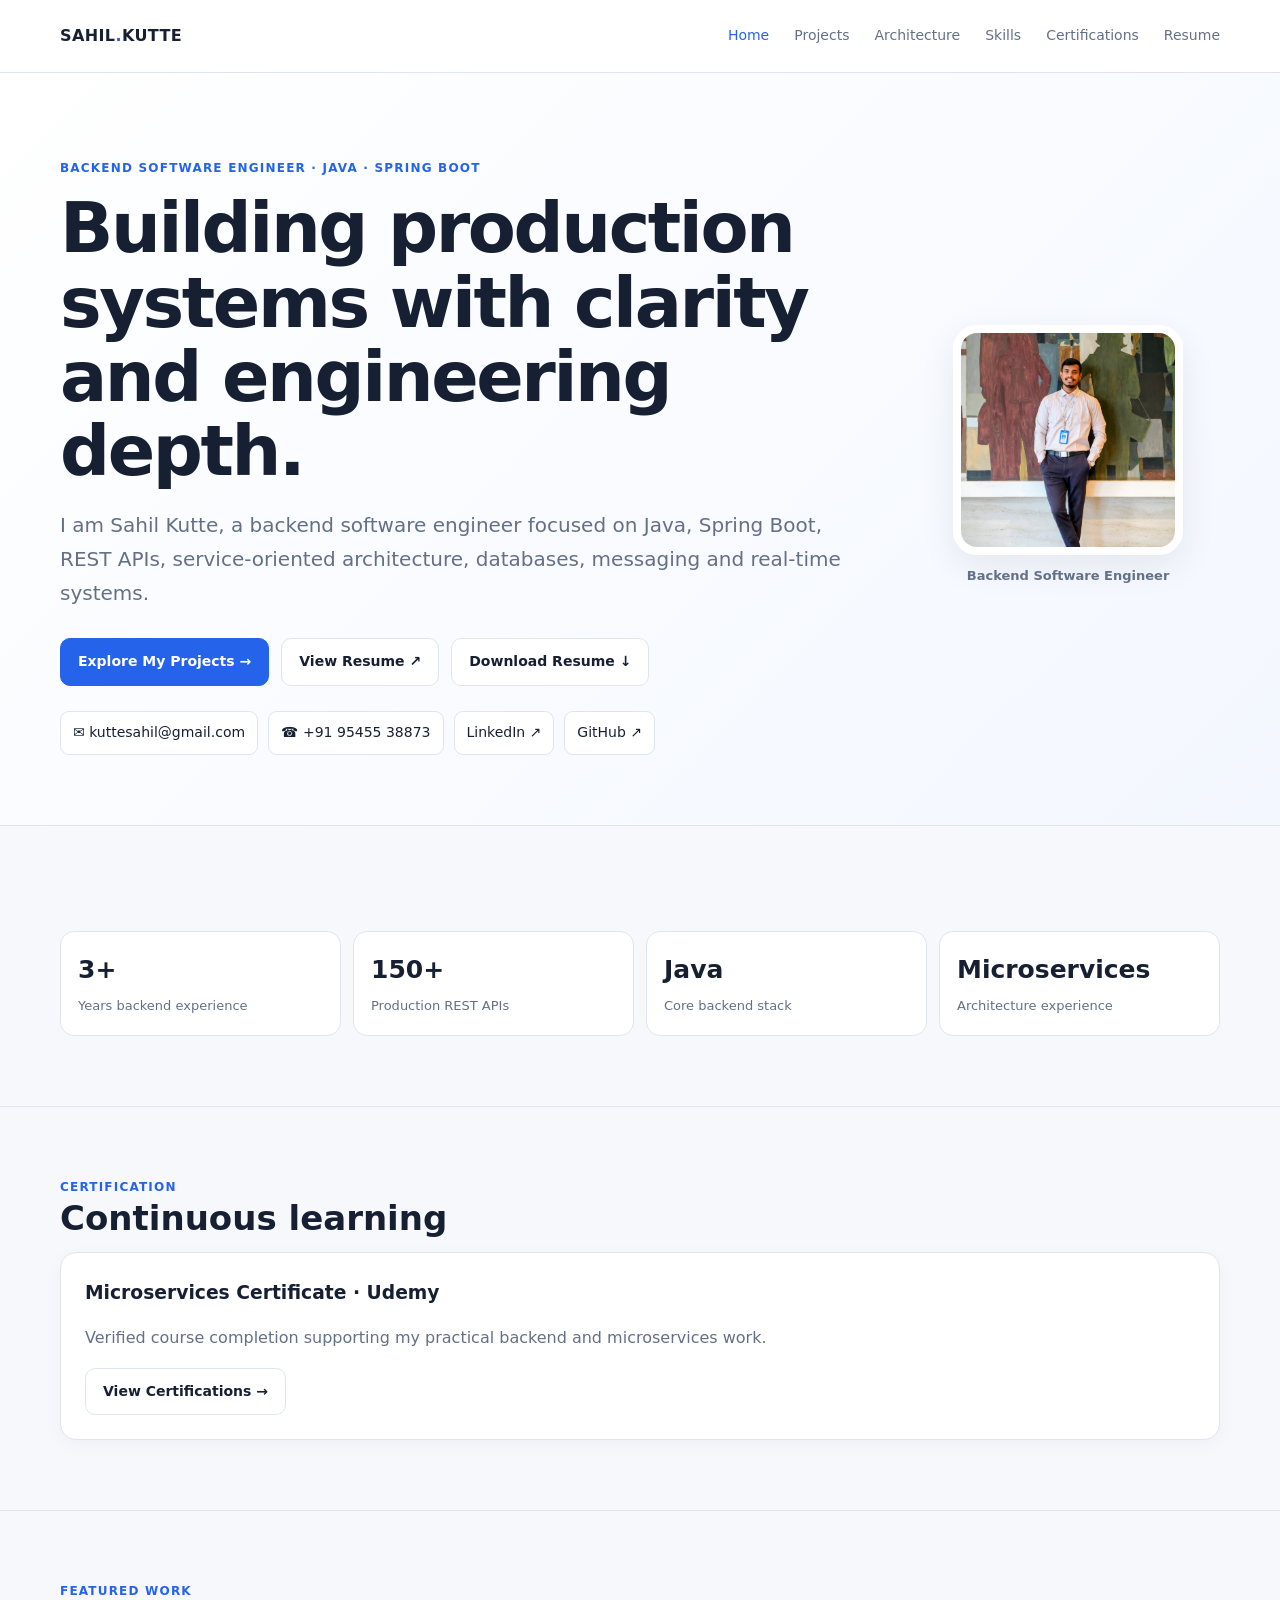
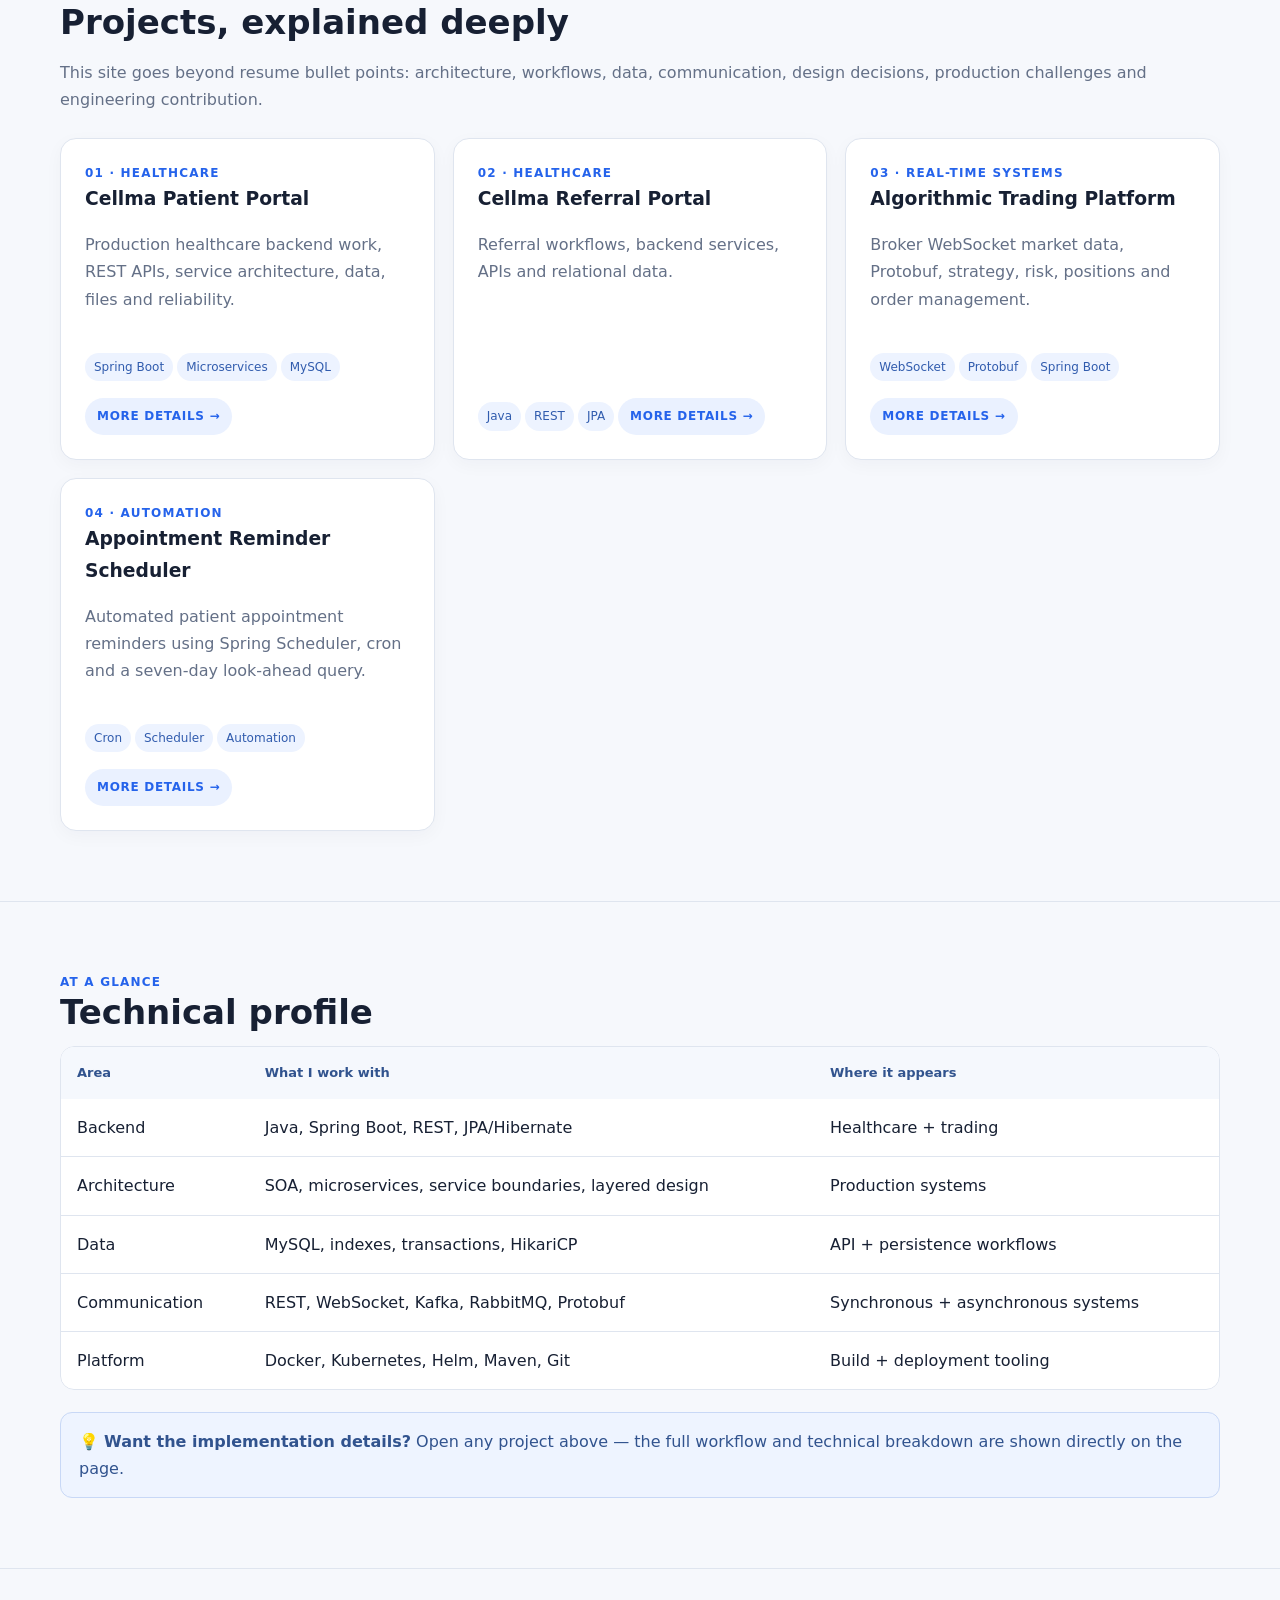
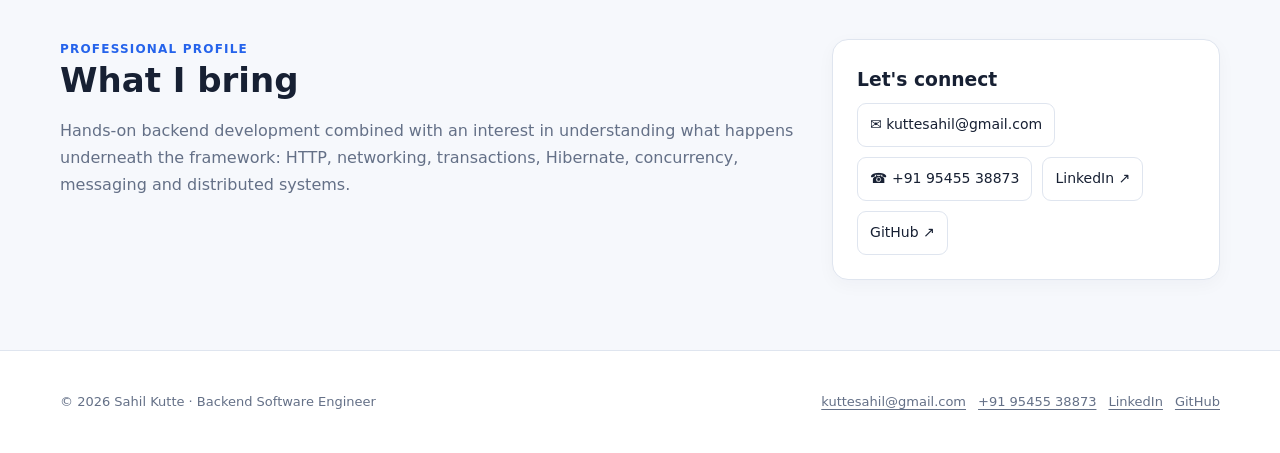
==== commit d25d4338: "Add files via upload" ====
--- a/index.html
+++ b/index.html
@@ -22,12 +22,12 @@
 <div class="contact hero-contact">
 <a href="mailto:kuttesahil@gmail.com">✉ kuttesahil@gmail.com</a>
 <a href="tel:+919545538873">☎ +91 95455 38873</a>
-<a href="https://www.linkedin.com/in/sahil-kutte-42a18642a/" target="_blank" rel="noopener">LinkedIn ↗</a>
+<a href="https://www.linkedin.com/in/sahil-k-a4041b259/" target="_blank" rel="noopener">LinkedIn ↗</a>
 <a href="https://github.com/sahilkutte" target="_blank" rel="noopener">GitHub ↗</a>
 </div>
 </div>
 <div class="hero-photo-wrap">
-<img class="avatar hero-avatar" src="imagesassets/IMG_20250923_083723562~2.jpg" alt="Sahil Kutte">
+<img class="avatar hero-avatar" src="assets/IMG_20250923_083723562~2.jpg" alt="Sahil Kutte">
 <div class="photo-caption">Backend Software Engineer</div>
 </div>
 </div></section>
@@ -76,14 +76,14 @@
 <p class="muted">Hands-on backend development combined with an interest in understanding what happens underneath the framework: HTTP, networking, transactions, Hibernate, concurrency, messaging and distributed systems.</p></div>
 <div class="card"><h3>Let's connect</h3><div class="contact">
 <a href="mailto:kuttesahil@gmail.com">✉ kuttesahil@gmail.com</a><a href="tel:+919545538873">☎ +91 95455 38873</a>
-<a href="https://www.linkedin.com/in/sahil-kutte-42a18642a/" target="_blank" rel="noopener">LinkedIn ↗</a><a href="https://github.com/sahilkutte" target="_blank" rel="noopener">GitHub ↗</a>
+<a href="https://www.linkedin.com/in/sahil-k-a4041b259/" target="_blank" rel="noopener">LinkedIn ↗</a><a href="https://github.com/sahilkutte" target="_blank" rel="noopener">GitHub ↗</a>
 </div></div></div></section>
 </main><footer class="footer"><div class="container footer-grid">
 <div>© 2026 Sahil Kutte · Backend Software Engineer</div>
 <div class="footer-contact">
 <a href="mailto:kuttesahil@gmail.com">kuttesahil@gmail.com</a>
 <a href="tel:+919545538873">+91 95455 38873</a>
-<a href="https://www.linkedin.com/in/sahil-kutte-42a18642a/" target="_blank" rel="noopener">LinkedIn</a>
+<a href="https://www.linkedin.com/in/sahil-k-a4041b259/" target="_blank" rel="noopener">LinkedIn</a>
 <a href="https://github.com/sahilkutte" target="_blank" rel="noopener">GitHub</a>
 </div></div></footer><script>
 (function(){
